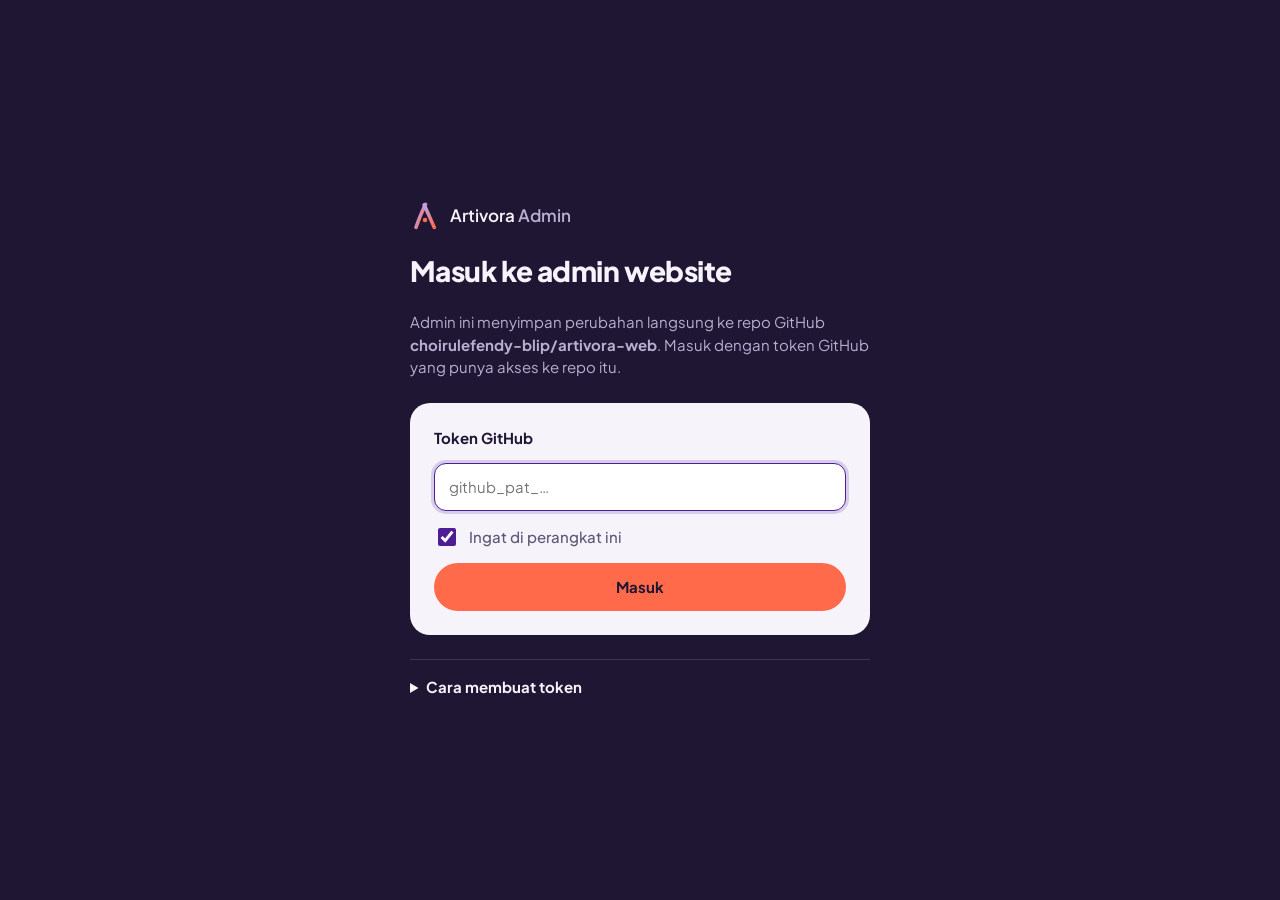
==== admin/index.html @ 92237a72 "Website Artivora Creative + halaman admin Website company profile statis untuk GitHub Pages (artivor" ====
<!doctype html>
<html lang="id">
<head>
<meta charset="utf-8">
<meta name="viewport" content="width=device-width, initial-scale=1">
<meta name="robots" content="noindex, nofollow">
<title>Admin | Artivora Creative</title>
<meta name="theme-color" content="#1E1633">
<link rel="icon" href="../assets/img/favicon.svg" type="image/svg+xml">
<link rel="stylesheet" href="admin.css?v=1.0.0">
</head>
<body>

<div class="loading" id="loading">Memuat…</div>

<!-- Login -->
<main class="login" id="login" hidden>
  <div class="login-card">
    <span class="brand" id="login-brand"></span>
    <div>
      <h1>Masuk ke admin website</h1>
    </div>
    <p>Admin ini menyimpan perubahan langsung ke repo GitHub <strong id="repo-name"></strong>. Masuk dengan token GitHub yang punya akses ke repo itu.</p>

    <form class="login-form" id="login-form" novalidate>
      <label for="token">Token GitHub</label>
      <input id="token" type="password" autocomplete="off" spellcheck="false" placeholder="github_pat_…">
      <label class="check"><input type="checkbox" id="remember" checked> Ingat di perangkat ini</label>
      <p class="login-error" id="login-error" role="alert" hidden></p>
      <button class="btn btn-coral btn-block" id="login-btn" type="submit">Masuk</button>
    </form>

    <details class="help">
      <summary>Cara membuat token</summary>
      <ol>
        <li>Buka <a href="https://github.com/settings/personal-access-tokens/new" target="_blank" rel="noopener">github.com/settings/personal-access-tokens/new</a> (login dengan akun pemilik repo).</li>
        <li><strong>Token name</strong>: Artivora admin. <strong>Expiration</strong>: pilih 1 tahun atau sesuai kebutuhan.</li>
        <li><strong>Repository access</strong>: pilih <em>Only select repositories</em>, lalu pilih <strong>artivora-web</strong>.</li>
        <li><strong>Permissions → Repository permissions → Contents</strong>: ubah ke <strong>Read and write</strong>.</li>
        <li>Klik <strong>Generate token</strong>, salin, lalu tempel di kolom di atas. Jangan bagikan token ini ke siapa pun.</li>
      </ol>
    </details>
  </div>
</main>

<!-- App -->
<div class="app" id="app" hidden>
  <header class="topbar">
    <a class="brand" id="top-brand" target="_blank" rel="noopener" title="Buka website"></a>
    <div class="status" id="status" role="status" aria-live="polite">
      <span class="status-dot" aria-hidden="true"></span>
      <span class="status-text" id="status-text"></span>
    </div>
    <div class="topbar-actions">
      <button class="btn btn-dark-line" id="preview-btn" type="button" aria-pressed="false">
        <svg class="icon" viewBox="0 0 24 24" fill="none" stroke="currentColor" stroke-width="1.8" stroke-linecap="round" stroke-linejoin="round" aria-hidden="true"><path d="M2.5 12S6 5.5 12 5.5 21.5 12 21.5 12 18 18.5 12 18.5 2.5 12 2.5 12Z"/><circle cx="12" cy="12" r="3"/></svg>
        <span>Pratinjau</span>
      </button>
      <button class="btn btn-coral" id="publish-btn" type="button" disabled>Publikasikan</button>
    </div>
  </header>

  <div class="workspace" id="workspace">
    <aside class="sidebar">
      <nav class="side-nav" id="side-nav" aria-label="Bagian website"></nav>
      <div class="side-foot">
        <a class="btn btn-quiet" id="site-link" target="_blank" rel="noopener">
          <svg class="icon" viewBox="0 0 24 24" fill="none" stroke="currentColor" stroke-width="1.8" stroke-linecap="round" stroke-linejoin="round" aria-hidden="true"><path d="M14 4h6v6M20 4l-9 9M18 14v5a1 1 0 0 1-1 1H5a1 1 0 0 1-1-1V7a1 1 0 0 1 1-1h5"/></svg>
          <span>Lihat website</span>
        </a>
        <button class="btn btn-quiet" id="revert-btn" type="button" data-revert disabled>
          <svg class="icon" viewBox="0 0 24 24" fill="none" stroke="currentColor" stroke-width="1.8" stroke-linecap="round" stroke-linejoin="round" aria-hidden="true"><path d="M9 14 4 9l5-5"/><path d="M4 9h10a6 6 0 0 1 0 12h-3"/></svg>
          <span>Batalkan perubahan</span>
        </button>
        <button class="btn btn-quiet" id="logout-btn" type="button">
          <svg class="icon" viewBox="0 0 24 24" fill="none" stroke="currentColor" stroke-width="1.8" stroke-linecap="round" stroke-linejoin="round" aria-hidden="true"><path d="M15 4h4a1 1 0 0 1 1 1v14a1 1 0 0 1-1 1h-4M10 17l5-5-5-5M15 12H4"/></svg>
          <span>Keluar</span>
        </button>
      </div>
    </aside>

    <main class="editor" id="editor">
      <div class="editor-inner" id="editor-inner"></div>
    </main>

    <section class="preview" id="preview" aria-label="Pratinjau website" hidden>
      <div class="preview-bar">
        <strong>Pratinjau</strong>
        <div class="seg" role="group" aria-label="Ukuran layar">
          <button type="button" data-device="desktop" aria-pressed="true">Desktop</button>
          <button type="button" data-device="phone" aria-pressed="false">HP</button>
        </div>
        <button class="btn btn-quiet btn-icon" id="preview-close" type="button" aria-label="Tutup pratinjau" title="Tutup pratinjau">
          <svg class="icon" viewBox="0 0 24 24" fill="none" stroke="currentColor" stroke-width="1.8" stroke-linecap="round" stroke-linejoin="round" aria-hidden="true"><path d="M6 6l12 12M18 6 6 18"/></svg>
        </button>
      </div>
      <div class="preview-stage" id="preview-stage">
        <iframe id="preview-frame" title="Pratinjau website"></iframe>
      </div>
    </section>
  </div>
</div>

<dialog id="dialog"></dialog>
<div class="toast" id="toast" role="status" hidden></div>

<script src="config.js?v=1.0.0"></script>
<script src="../assets/js/render.js?v=1.0.0"></script>
<script src="admin.js?v=1.0.0"></script>
</body>
</html>
---- admin/admin.css ----
/* Artivora admin */
@font-face {
  font-family: 'Plus Jakarta Sans';
  src: url('../assets/fonts/plus-jakarta-sans.woff2') format('woff2');
  font-weight: 200 800; font-display: swap;
}
@font-face {
  font-family: 'Poppins';
  src: url('../assets/fonts/poppins-600.woff2') format('woff2');
  font-weight: 600; font-display: swap;
}

:root {
  --plum: #1E1633;
  --plum-raised: #2A2045;
  --indigo: #4C1D95;
  --lilac: #B9A5F0;
  --lilac-soft: #ECE6F8;
  --coral: #FF6B4A;
  --coral-press: #F2552F;
  --paper: #F6F3FB;
  --white: #fff;
  --ink: #1E1633;
  --muted: #5E5675;
  --line: #DDD5EE;
  --on-dark: #F6F3FB;
  --on-dark-muted: #B8AFCF;
  --ok: #157F4F;
  --warn: #9A5B00;
  --err: #B42318;
  --font: 'Plus Jakarta Sans', system-ui, -apple-system, 'Segoe UI', Roboto, sans-serif;
  --bar-h: 64px;
}

* { box-sizing: border-box; }
html, body { height: 100%; }
body { margin: 0; font-family: var(--font); font-size: 15px; line-height: 1.5; color: var(--ink); background: var(--paper); -webkit-font-smoothing: antialiased; }
h1, h2, h3, p { margin: 0; }
button, input, textarea, select { font: inherit; color: inherit; }
[hidden] { display: none !important; }
:focus-visible { outline: 3px solid var(--indigo); outline-offset: 2px; border-radius: 6px; }
.topbar :focus-visible, .login :focus-visible { outline-color: var(--lilac); }
.icon { width: 18px; height: 18px; flex: none; }

/* buttons */
.btn {
  display: inline-flex; align-items: center; justify-content: center; gap: 8px;
  min-height: 40px; padding: 8px 16px; border-radius: 999px;
  border: 1.5px solid transparent; background: none; cursor: pointer;
  font-weight: 700; font-size: 14px; line-height: 1.2; text-decoration: none; white-space: nowrap;
}
.btn:disabled { opacity: .5; cursor: not-allowed; }
.btn-coral { background: var(--coral); color: var(--plum); }
.btn-coral:hover:not(:disabled) { background: var(--coral-press); }
.btn-line { border-color: var(--line); background: var(--white); color: var(--ink); }
.btn-line:hover:not(:disabled) { border-color: var(--ink); }
.btn-dark-line { border-color: rgba(246,243,251,.35); color: var(--on-dark); }
.btn-dark-line:hover:not(:disabled) { border-color: var(--on-dark); }
.btn-quiet { color: var(--muted); padding-inline: 10px; }
.btn-quiet:hover:not(:disabled) { color: var(--ink); background: var(--lilac-soft); }
.btn-danger { color: var(--err); }
.btn-danger:hover:not(:disabled) { background: #FDECEA; }
.btn-icon { width: 36px; height: 36px; min-height: 36px; padding: 0; border-radius: 10px; }
.btn-block { width: 100%; min-height: 48px; font-size: 15px; }

.brand { display: inline-flex; align-items: center; gap: 10px; color: var(--on-dark); text-decoration: none; }
.brand svg { width: 30px; height: 30px; }
.brand-word { font-family: 'Poppins', var(--font); font-weight: 600; font-size: 17px; }
.brand-word span { color: var(--on-dark-muted); font-weight: 600; }

/* ---------- login ---------- */
.login { min-height: 100%; display: grid; place-items: center; padding: 32px 16px; background: var(--plum); color: var(--on-dark); }
.login-card { width: 100%; max-width: 460px; display: grid; gap: 24px; }
.login-card h1 { font-size: 28px; font-weight: 800; letter-spacing: -.02em; line-height: 1.15; }
.login-card > p { color: var(--on-dark-muted); }
.login-form { display: grid; gap: 14px; padding: 24px; border-radius: 20px; background: var(--paper); color: var(--ink); }
.login-form label { font-weight: 700; }
.login-form input[type="password"] { width: 100%; min-height: 48px; padding: 10px 14px; border: 1.5px solid var(--line); border-radius: 12px; background: var(--white); }
.login-form input[type="password"]:focus { outline: none; border-color: var(--indigo); box-shadow: 0 0 0 3px rgba(76,29,149,.18); }
.check { display: flex; align-items: center; gap: 10px; font-weight: 500 !important; color: var(--muted); }
.check input { width: 18px; height: 18px; accent-color: var(--indigo); }
.login-error { color: var(--err); font-weight: 600; }
.help { border-top: 1px solid rgba(246,243,251,.14); padding-top: 16px; }
.help summary { cursor: pointer; font-weight: 700; }
.help ol { margin: 12px 0 0; padding-left: 20px; color: var(--on-dark-muted); display: grid; gap: 8px; }
.help strong { color: var(--on-dark); }
.help a { color: var(--lilac); }

/* ---------- app shell ---------- */
.app { height: 100%; display: grid; grid-template-rows: var(--bar-h) 1fr; }
.topbar {
  display: flex; align-items: center; gap: 16px; padding: 0 16px;
  background: var(--plum); color: var(--on-dark);
}
.topbar .brand-word { display: none; }
.status { flex: 1; min-width: 0; display: flex; align-items: center; gap: 8px; font-size: 13px; color: var(--on-dark-muted); }
.status-dot { width: 8px; height: 8px; border-radius: 50%; background: #6FCF97; flex: none; }
.status.is-dirty .status-dot { background: var(--coral); }
.status.is-busy .status-dot { background: var(--lilac); animation: pulse 1s ease-in-out infinite alternate; }
.status-text { white-space: nowrap; overflow: hidden; text-overflow: ellipsis; }
@keyframes pulse { to { opacity: .3; } }
.topbar-actions { display: flex; align-items: center; gap: 8px; }
@media (max-width: 559px) {
  .topbar { gap: 10px; padding: 0 12px; }
  .status-text { position: absolute; width: 1px; height: 1px; overflow: hidden; clip: rect(0 0 0 0); }
  #preview-btn span { display: none; }
  #preview-btn { width: 40px; padding: 0; }
}
.topbar-actions .label-long { display: none; }
@media (min-width: 720px) {
  .topbar { padding: 0 24px; }
  .topbar .brand-word { display: inline; }
  .topbar-actions .label-long { display: inline; }
}

.workspace { min-height: 0; display: grid; grid-template-columns: minmax(0, 1fr); grid-template-rows: auto minmax(0, 1fr); }
@media (min-width: 900px) {
  .workspace { grid-template-columns: 240px minmax(0, 1fr); grid-template-rows: minmax(0, 1fr); }
}
@media (min-width: 1280px) {
  .workspace.has-preview { grid-template-columns: 240px minmax(420px, 1fr) minmax(480px, 1.15fr); }
}

/* sidebar */
.sidebar { background: var(--white); border-bottom: 1px solid var(--line); min-height: 0; min-width: 0; }
.side-nav { display: flex; gap: 4px; overflow-x: auto; padding: 8px 12px; scrollbar-width: none; }
.side-nav::-webkit-scrollbar { display: none; }
.side-link {
  display: flex; align-items: center; justify-content: space-between; gap: 8px;
  padding: 8px 12px; border: 0; border-radius: 10px; background: none; cursor: pointer;
  text-align: left; white-space: nowrap; font-weight: 600; color: var(--muted);
}
.side-link:hover { background: var(--paper); color: var(--ink); }
.side-link[aria-current="true"] { background: var(--lilac-soft); color: var(--indigo); }
.side-flag { font-size: 11px; font-weight: 600; color: var(--muted); background: var(--paper); border-radius: 999px; padding: 2px 8px; }
.side-foot { display: none; }
@media (min-width: 900px) {
  .sidebar { border-bottom: 0; border-right: 1px solid var(--line); display: flex; flex-direction: column; overflow-y: auto; }
  .side-nav { flex-direction: column; overflow: visible; padding: 16px 12px; }
  .side-link { white-space: normal; }
  .side-foot { display: grid; gap: 4px; margin-top: auto; padding: 12px; border-top: 1px solid var(--line); }
  .side-foot .btn { justify-content: flex-start; }
}

/* editor */
.editor { min-height: 0; overflow-y: auto; padding: 24px 16px 96px; }
.editor-inner { max-width: 720px; margin: 0 auto; display: grid; gap: 24px; }
@media (min-width: 720px) { .editor { padding: 32px 32px 96px; } }

.banner { display: grid; gap: 12px; padding: 16px; border-radius: 14px; background: #FFF4E5; border: 1px solid #F5D7A8; }
.banner p { color: #5C3B00; }
.banner-actions { display: flex; flex-wrap: wrap; gap: 8px; }

.sec-head { display: flex; flex-wrap: wrap; align-items: flex-start; justify-content: space-between; gap: 16px; }
.sec-head h1 { font-size: 26px; font-weight: 800; letter-spacing: -.02em; line-height: 1.2; }
.sec-head p { color: var(--muted); margin-top: 4px; max-width: 52ch; }

.card { display: grid; gap: 18px; padding: 20px; border-radius: 16px; background: var(--white); border: 1px solid var(--line); }
.group-title { font-size: 15px; font-weight: 800; padding-top: 8px; border-top: 1px solid var(--line); }
.group-title:first-child { border-top: 0; padding-top: 0; }

.field { display: grid; gap: 6px; }
.field > label, .field-label { font-weight: 700; font-size: 14px; }
.field-help { font-size: 13px; color: var(--muted); }
.field-help.is-warn { color: var(--warn); }
.field-help.is-err { color: var(--err); }
.input {
  width: 100%; min-height: 44px; padding: 10px 12px;
  border: 1.5px solid var(--line); border-radius: 10px; background: var(--white);
}
textarea.input { resize: vertical; min-height: 88px; line-height: 1.5; }
.input:focus { outline: none; border-color: var(--indigo); box-shadow: 0 0 0 3px rgba(76,29,149,.16); }
.counter { font-size: 12px; color: var(--muted); justify-self: end; margin-top: -2px; }
.counter.is-over { color: var(--warn); font-weight: 700; }

/* switch */
.switch { display: inline-flex; align-items: center; gap: 10px; cursor: pointer; font-weight: 600; font-size: 14px; user-select: none; }
.switch input { position: absolute; opacity: 0; width: 1px; height: 1px; }
.switch-track { position: relative; width: 42px; height: 24px; border-radius: 999px; background: #CFC7E0; transition: background-color .15s ease; flex: none; }
.switch-track::after { content: ''; position: absolute; left: 3px; top: 3px; width: 18px; height: 18px; border-radius: 50%; background: var(--white); box-shadow: 0 1px 2px rgba(0,0,0,.2); transition: transform .15s ease; }
.switch input:checked + .switch-track { background: var(--indigo); }
.switch input:checked + .switch-track::after { transform: translateX(18px); }
.switch input:focus-visible + .switch-track { outline: 3px solid var(--indigo); outline-offset: 2px; }

/* image field */
.image-field { display: grid; grid-template-columns: 96px 1fr; gap: 14px; align-items: start; }
.thumb { width: 96px; height: 96px; border-radius: 12px; background: var(--paper) center / cover no-repeat; border: 1px dashed var(--line); display: grid; place-items: center; overflow: hidden; color: var(--muted); font-size: 12px; text-align: center; padding: 6px; }
.thumb.has-image { border-style: solid; background-color: var(--plum); background-size: contain; }
.image-controls { display: grid; gap: 8px; }
.image-buttons { display: flex; flex-wrap: wrap; gap: 8px; }
.image-controls .input { min-height: 38px; font-size: 13px; }

/* lists */
.list { display: grid; gap: 10px; }
.item { border: 1px solid var(--line); border-radius: 12px; background: var(--white); }
.item[open] { border-color: #C9BDE6; }
.item-head { display: flex; align-items: center; gap: 8px; padding: 8px 8px 8px 14px; cursor: pointer; list-style: none; }
.item-head::-webkit-details-marker { display: none; }
.item-head::before { content: ''; width: 8px; height: 8px; border-right: 2px solid var(--muted); border-bottom: 2px solid var(--muted); transform: rotate(-45deg); transition: transform .15s ease; flex: none; }
.item[open] > .item-head::before { transform: rotate(45deg); }
.item-title { flex: 1; min-width: 0; font-weight: 700; white-space: nowrap; overflow: hidden; text-overflow: ellipsis; }
.item-title.is-empty { color: var(--muted); font-weight: 500; font-style: italic; }
.item-tag { font-size: 11px; font-weight: 700; color: var(--muted); background: var(--paper); border-radius: 999px; padding: 2px 8px; }
.item-tools { display: flex; gap: 2px; }
.item-body { display: grid; gap: 16px; padding: 4px 16px 18px; border-top: 1px solid var(--line); padding-top: 16px; }
.add-btn { justify-self: start; }

/* preview */
.preview {
  position: fixed; inset: 0; z-index: 60; display: grid; grid-template-rows: auto 1fr;
  background: #E9E4F3;
}
@media (min-width: 1280px) {
  .preview { position: static; inset: auto; z-index: auto; border-left: 1px solid var(--line); min-height: 0; }
}
.preview-bar { display: flex; align-items: center; gap: 8px; padding: 10px 12px; background: var(--white); border-bottom: 1px solid var(--line); }
.preview-bar strong { flex: 1; }
.seg { display: inline-flex; padding: 3px; border-radius: 999px; background: var(--paper); border: 1px solid var(--line); }
.seg button { border: 0; background: none; border-radius: 999px; padding: 6px 12px; font-weight: 700; font-size: 13px; cursor: pointer; color: var(--muted); }
.seg button[aria-pressed="true"] { background: var(--white); color: var(--ink); box-shadow: 0 1px 2px rgba(30,22,51,.12); }
.preview-stage { min-height: 0; overflow: auto; display: grid; justify-items: center; padding: 0; }
.preview-stage iframe { width: 100%; height: 100%; border: 0; background: var(--white); }
.preview-stage.is-phone { padding: 16px; }
.preview-stage.is-phone iframe { width: 390px; max-width: 100%; height: 100%; min-height: 640px; border-radius: 20px; box-shadow: 0 8px 30px rgba(30,22,51,.18); }

/* toast */
.toast {
  position: fixed; left: 50%; bottom: 24px; transform: translateX(-50%); z-index: 80;
  max-width: calc(100% - 32px); padding: 12px 18px; border-radius: 12px;
  background: var(--plum); color: var(--on-dark); font-weight: 600; box-shadow: 0 10px 30px rgba(21,15,37,.3);
}
.toast.is-error { background: var(--err); color: #fff; }

/* dialog */
dialog { border: 0; border-radius: 18px; padding: 24px; max-width: 440px; width: calc(100% - 32px); color: var(--ink); }
dialog::backdrop { background: rgba(21,15,37,.55); }
dialog h2 { font-size: 20px; font-weight: 800; margin-bottom: 8px; }
dialog p { color: var(--muted); }
.dialog-actions { display: flex; flex-wrap: wrap; justify-content: flex-end; gap: 8px; margin-top: 20px; }

.mobile-foot { display: flex; flex-wrap: wrap; gap: 8px; padding-top: 8px; border-top: 1px solid var(--line); }
@media (min-width: 900px) { .mobile-foot { display: none; } }

.loading { min-height: 100%; display: grid; place-items: center; color: var(--muted); }
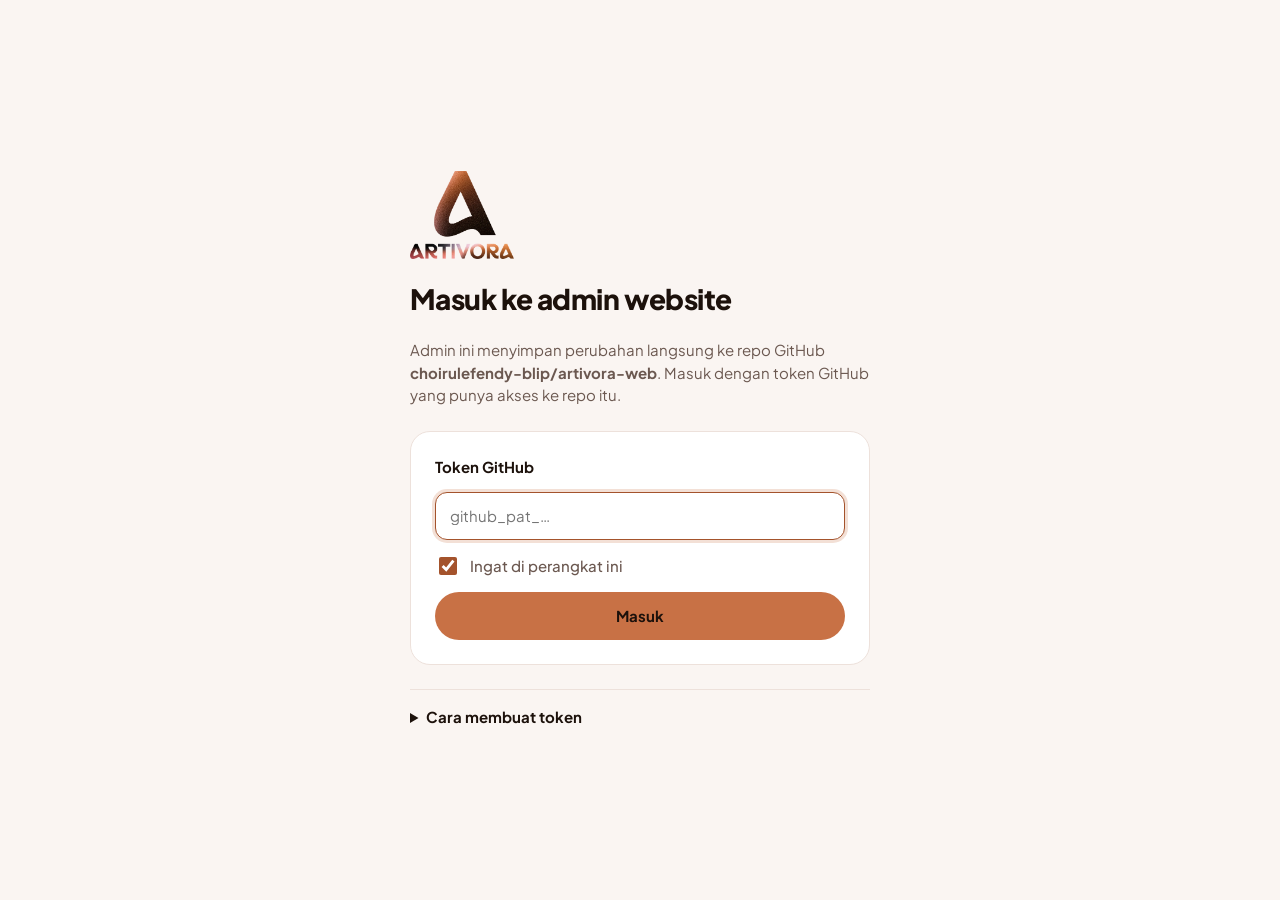
==== commit 7e23f62a: "Sesuaikan tampilan dengan logo resmi Artivora - Palet copper, espresso, rose, dan blush diambil dari" ====
--- a/admin/index.html
+++ b/admin/index.html
@@ -7,7 +7,7 @@
 <title>Admin | Artivora Creative</title>
 <meta name="theme-color" content="#1E1633">
 <link rel="icon" href="../assets/img/favicon.svg" type="image/svg+xml">
-<link rel="stylesheet" href="admin.css?v=1.0.0">
+<link rel="stylesheet" href="admin.css?v=1.1.0">
 </head>
 <body>
 
@@ -105,7 +105,7 @@
 <div class="toast" id="toast" role="status" hidden></div>
 
 <script src="config.js?v=1.0.0"></script>
-<script src="../assets/js/render.js?v=1.0.0"></script>
-<script src="admin.js?v=1.0.0"></script>
+<script src="../assets/js/render.js?v=1.1.0"></script>
+<script src="admin.js?v=1.1.0"></script>
 </body>
 </html>
--- a/admin/admin.css
+++ b/admin/admin.css
@@ -4,27 +4,23 @@
   src: url('../assets/fonts/plus-jakarta-sans.woff2') format('woff2');
   font-weight: 200 800; font-display: swap;
 }
-@font-face {
-  font-family: 'Poppins';
-  src: url('../assets/fonts/poppins-600.woff2') format('woff2');
-  font-weight: 600; font-display: swap;
-}
 
 :root {
-  --plum: #1E1633;
-  --plum-raised: #2A2045;
-  --indigo: #4C1D95;
-  --lilac: #B9A5F0;
-  --lilac-soft: #ECE6F8;
-  --coral: #FF6B4A;
-  --coral-press: #F2552F;
-  --paper: #F6F3FB;
+  /* colors from the Artivora logo */
+  --plum: #1C110B;          /* espresso */
+  --plum-raised: #2B1A12;
+  --indigo: #A4532C;        /* deep copper: active and focus states */
+  --lilac: #F19C97;         /* blush */
+  --lilac-soft: #F7E8E2;
+  --coral: #C87145;         /* copper: primary buttons */
+  --coral-press: #D88A5A;
+  --paper: #FAF5F2;
   --white: #fff;
-  --ink: #1E1633;
-  --muted: #5E5675;
-  --line: #DDD5EE;
-  --on-dark: #F6F3FB;
-  --on-dark-muted: #B8AFCF;
+  --ink: #1C110B;
+  --muted: #6B5850;
+  --line: #EDE1DB;
+  --on-dark: #F6EDE8;
+  --on-dark-muted: #C4B1A8;
   --ok: #157F4F;
   --warn: #9A5B00;
   --err: #B42318;
@@ -39,7 +35,6 @@
 button, input, textarea, select { font: inherit; color: inherit; }
 [hidden] { display: none !important; }
 :focus-visible { outline: 3px solid var(--indigo); outline-offset: 2px; border-radius: 6px; }
-.topbar :focus-visible, .login :focus-visible { outline-color: var(--lilac); }
 .icon { width: 18px; height: 18px; flex: none; }
 
 /* buttons */
@@ -54,8 +49,8 @@
 .btn-coral:hover:not(:disabled) { background: var(--coral-press); }
 .btn-line { border-color: var(--line); background: var(--white); color: var(--ink); }
 .btn-line:hover:not(:disabled) { border-color: var(--ink); }
-.btn-dark-line { border-color: rgba(246,243,251,.35); color: var(--on-dark); }
-.btn-dark-line:hover:not(:disabled) { border-color: var(--on-dark); }
+.btn-dark-line { border-color: var(--line); background: var(--white); color: var(--ink); }
+.btn-dark-line:hover:not(:disabled) { border-color: var(--ink); }
 .btn-quiet { color: var(--muted); padding-inline: 10px; }
 .btn-quiet:hover:not(:disabled) { color: var(--ink); background: var(--lilac-soft); }
 .btn-danger { color: var(--err); }
@@ -63,37 +58,38 @@
 .btn-icon { width: 36px; height: 36px; min-height: 36px; padding: 0; border-radius: 10px; }
 .btn-block { width: 100%; min-height: 48px; font-size: 15px; }
 
-.brand { display: inline-flex; align-items: center; gap: 10px; color: var(--on-dark); text-decoration: none; }
-.brand svg { width: 30px; height: 30px; }
-.brand-word { font-family: 'Poppins', var(--font); font-weight: 600; font-size: 17px; }
-.brand-word span { color: var(--on-dark-muted); font-weight: 600; }
+.brand { display: inline-flex; align-items: center; gap: 9px; color: var(--ink); text-decoration: none; }
+.brand-mark { width: 26px; height: 28px; }
+.brand-wm { height: 15px; width: auto; }
+.brand-tag { font-size: 13px; font-weight: 700; color: var(--muted); padding: 2px 8px; border-radius: 999px; background: var(--lilac-soft); }
+.brand-stack { width: 104px; height: auto; }
 
 /* ---------- login ---------- */
-.login { min-height: 100%; display: grid; place-items: center; padding: 32px 16px; background: var(--plum); color: var(--on-dark); }
+.login { min-height: 100%; display: grid; place-items: center; padding: 32px 16px; background: var(--paper); color: var(--ink); }
 .login-card { width: 100%; max-width: 460px; display: grid; gap: 24px; }
 .login-card h1 { font-size: 28px; font-weight: 800; letter-spacing: -.02em; line-height: 1.15; }
-.login-card > p { color: var(--on-dark-muted); }
-.login-form { display: grid; gap: 14px; padding: 24px; border-radius: 20px; background: var(--paper); color: var(--ink); }
+.login-card > p { color: var(--muted); }
+.login-form { display: grid; gap: 14px; padding: 24px; border-radius: 20px; background: var(--white); border: 1px solid var(--line); color: var(--ink); }
 .login-form label { font-weight: 700; }
 .login-form input[type="password"] { width: 100%; min-height: 48px; padding: 10px 14px; border: 1.5px solid var(--line); border-radius: 12px; background: var(--white); }
-.login-form input[type="password"]:focus { outline: none; border-color: var(--indigo); box-shadow: 0 0 0 3px rgba(76,29,149,.18); }
+.login-form input[type="password"]:focus { outline: none; border-color: var(--indigo); box-shadow: 0 0 0 3px rgba(200,113,69,.22); }
 .check { display: flex; align-items: center; gap: 10px; font-weight: 500 !important; color: var(--muted); }
 .check input { width: 18px; height: 18px; accent-color: var(--indigo); }
 .login-error { color: var(--err); font-weight: 600; }
-.help { border-top: 1px solid rgba(246,243,251,.14); padding-top: 16px; }
+.help { border-top: 1px solid var(--line); padding-top: 16px; }
 .help summary { cursor: pointer; font-weight: 700; }
-.help ol { margin: 12px 0 0; padding-left: 20px; color: var(--on-dark-muted); display: grid; gap: 8px; }
-.help strong { color: var(--on-dark); }
-.help a { color: var(--lilac); }
+.help ol { margin: 12px 0 0; padding-left: 20px; color: var(--muted); display: grid; gap: 8px; }
+.help strong { color: var(--ink); }
+.help a { color: var(--indigo); font-weight: 600; }
 
 /* ---------- app shell ---------- */
 .app { height: 100%; display: grid; grid-template-rows: var(--bar-h) 1fr; }
 .topbar {
   display: flex; align-items: center; gap: 16px; padding: 0 16px;
-  background: var(--plum); color: var(--on-dark);
-}
-.topbar .brand-word { display: none; }
-.status { flex: 1; min-width: 0; display: flex; align-items: center; gap: 8px; font-size: 13px; color: var(--on-dark-muted); }
+  background: var(--white); color: var(--ink); border-bottom: 1px solid var(--line);
+}
+.topbar .brand-wm, .topbar .brand-tag { display: none; }
+.status { flex: 1; min-width: 0; display: flex; align-items: center; gap: 8px; font-size: 13px; color: var(--muted); }
 .status-dot { width: 8px; height: 8px; border-radius: 50%; background: #6FCF97; flex: none; }
 .status.is-dirty .status-dot { background: var(--coral); }
 .status.is-busy .status-dot { background: var(--lilac); animation: pulse 1s ease-in-out infinite alternate; }
@@ -109,7 +105,8 @@
 .topbar-actions .label-long { display: none; }
 @media (min-width: 720px) {
   .topbar { padding: 0 24px; }
-  .topbar .brand-word { display: inline; }
+  .topbar .brand-wm { display: block; }
+  .topbar .brand-tag { display: inline; }
   .topbar-actions .label-long { display: inline; }
 }
 
@@ -169,7 +166,7 @@
   border: 1.5px solid var(--line); border-radius: 10px; background: var(--white);
 }
 textarea.input { resize: vertical; min-height: 88px; line-height: 1.5; }
-.input:focus { outline: none; border-color: var(--indigo); box-shadow: 0 0 0 3px rgba(76,29,149,.16); }
+.input:focus { outline: none; border-color: var(--indigo); box-shadow: 0 0 0 3px rgba(200,113,69,.22); }
 .counter { font-size: 12px; color: var(--muted); justify-self: end; margin-top: -2px; }
 .counter.is-over { color: var(--warn); font-weight: 700; }
 
@@ -185,7 +182,7 @@
 /* image field */
 .image-field { display: grid; grid-template-columns: 96px 1fr; gap: 14px; align-items: start; }
 .thumb { width: 96px; height: 96px; border-radius: 12px; background: var(--paper) center / cover no-repeat; border: 1px dashed var(--line); display: grid; place-items: center; overflow: hidden; color: var(--muted); font-size: 12px; text-align: center; padding: 6px; }
-.thumb.has-image { border-style: solid; background-color: var(--plum); background-size: contain; }
+.thumb.has-image { border-style: solid; background-color: var(--white); background-size: contain; }
 .image-controls { display: grid; gap: 8px; }
 .image-buttons { display: flex; flex-wrap: wrap; gap: 8px; }
 .image-controls .input { min-height: 38px; font-size: 13px; }
@@ -208,7 +205,7 @@
 /* preview */
 .preview {
   position: fixed; inset: 0; z-index: 60; display: grid; grid-template-rows: auto 1fr;
-  background: #E9E4F3;
+  background: #F1E8E3;
 }
 @media (min-width: 1280px) {
   .preview { position: static; inset: auto; z-index: auto; border-left: 1px solid var(--line); min-height: 0; }
@@ -217,23 +214,23 @@
 .preview-bar strong { flex: 1; }
 .seg { display: inline-flex; padding: 3px; border-radius: 999px; background: var(--paper); border: 1px solid var(--line); }
 .seg button { border: 0; background: none; border-radius: 999px; padding: 6px 12px; font-weight: 700; font-size: 13px; cursor: pointer; color: var(--muted); }
-.seg button[aria-pressed="true"] { background: var(--white); color: var(--ink); box-shadow: 0 1px 2px rgba(30,22,51,.12); }
+.seg button[aria-pressed="true"] { background: var(--white); color: var(--ink); box-shadow: 0 1px 2px rgba(28,17,11,.12); }
 .preview-stage { min-height: 0; overflow: auto; display: grid; justify-items: center; padding: 0; }
 .preview-stage iframe { width: 100%; height: 100%; border: 0; background: var(--white); }
 .preview-stage.is-phone { padding: 16px; }
-.preview-stage.is-phone iframe { width: 390px; max-width: 100%; height: 100%; min-height: 640px; border-radius: 20px; box-shadow: 0 8px 30px rgba(30,22,51,.18); }
+.preview-stage.is-phone iframe { width: 390px; max-width: 100%; height: 100%; min-height: 640px; border-radius: 20px; box-shadow: 0 8px 30px rgba(28,17,11,.18); }
 
 /* toast */
 .toast {
   position: fixed; left: 50%; bottom: 24px; transform: translateX(-50%); z-index: 80;
   max-width: calc(100% - 32px); padding: 12px 18px; border-radius: 12px;
-  background: var(--plum); color: var(--on-dark); font-weight: 600; box-shadow: 0 10px 30px rgba(21,15,37,.3);
+  background: var(--plum); color: var(--on-dark); font-weight: 600; box-shadow: 0 10px 30px rgba(28,17,11,.3);
 }
 .toast.is-error { background: var(--err); color: #fff; }
 
 /* dialog */
 dialog { border: 0; border-radius: 18px; padding: 24px; max-width: 440px; width: calc(100% - 32px); color: var(--ink); }
-dialog::backdrop { background: rgba(21,15,37,.55); }
+dialog::backdrop { background: rgba(28,17,11,.55); }
 dialog h2 { font-size: 20px; font-weight: 800; margin-bottom: 8px; }
 dialog p { color: var(--muted); }
 .dialog-actions { display: flex; flex-wrap: wrap; justify-content: flex-end; gap: 8px; margin-top: 20px; }
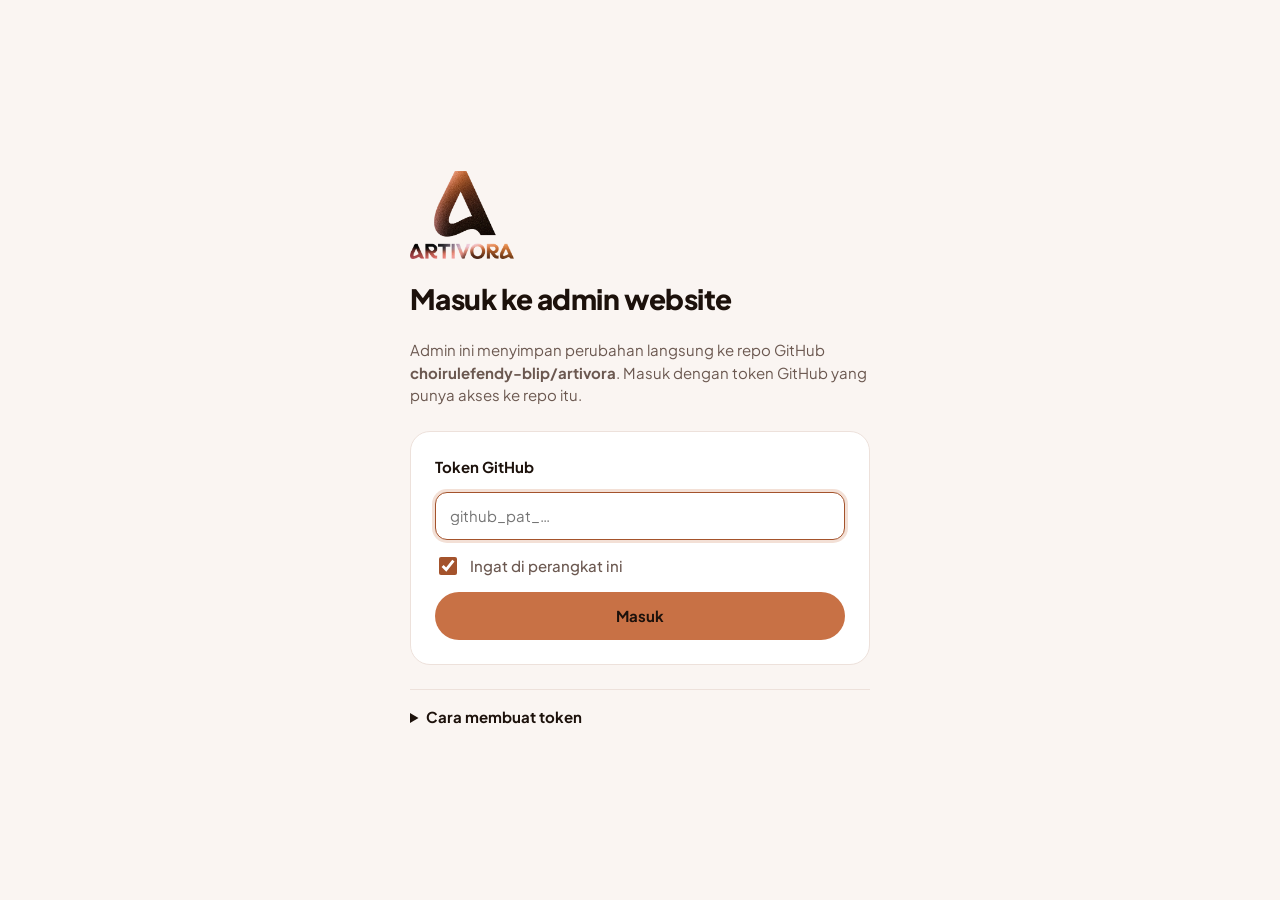
==== commit 5e682460: "Arahkan admin ke repo choirulefendy-blip/artivora Co-Authored-By: Claude Opus 5.5 <noreply@anthropic" ====
--- a/admin/index.html
+++ b/admin/index.html
@@ -35,7 +35,7 @@
       <ol>
         <li>Buka <a href="https://github.com/settings/personal-access-tokens/new" target="_blank" rel="noopener">github.com/settings/personal-access-tokens/new</a> (login dengan akun pemilik repo).</li>
         <li><strong>Token name</strong>: Artivora admin. <strong>Expiration</strong>: pilih 1 tahun atau sesuai kebutuhan.</li>
-        <li><strong>Repository access</strong>: pilih <em>Only select repositories</em>, lalu pilih <strong>artivora-web</strong>.</li>
+        <li><strong>Repository access</strong>: pilih <em>Only select repositories</em>, lalu pilih <strong>artivora</strong>.</li>
         <li><strong>Permissions → Repository permissions → Contents</strong>: ubah ke <strong>Read and write</strong>.</li>
         <li>Klik <strong>Generate token</strong>, salin, lalu tempel di kolom di atas. Jangan bagikan token ini ke siapa pun.</li>
       </ol>
@@ -104,7 +104,7 @@
 <dialog id="dialog"></dialog>
 <div class="toast" id="toast" role="status" hidden></div>
 
-<script src="config.js?v=1.0.0"></script>
+<script src="config.js?v=1.1.0"></script>
 <script src="../assets/js/render.js?v=1.1.0"></script>
 <script src="admin.js?v=1.1.0"></script>
 </body>
